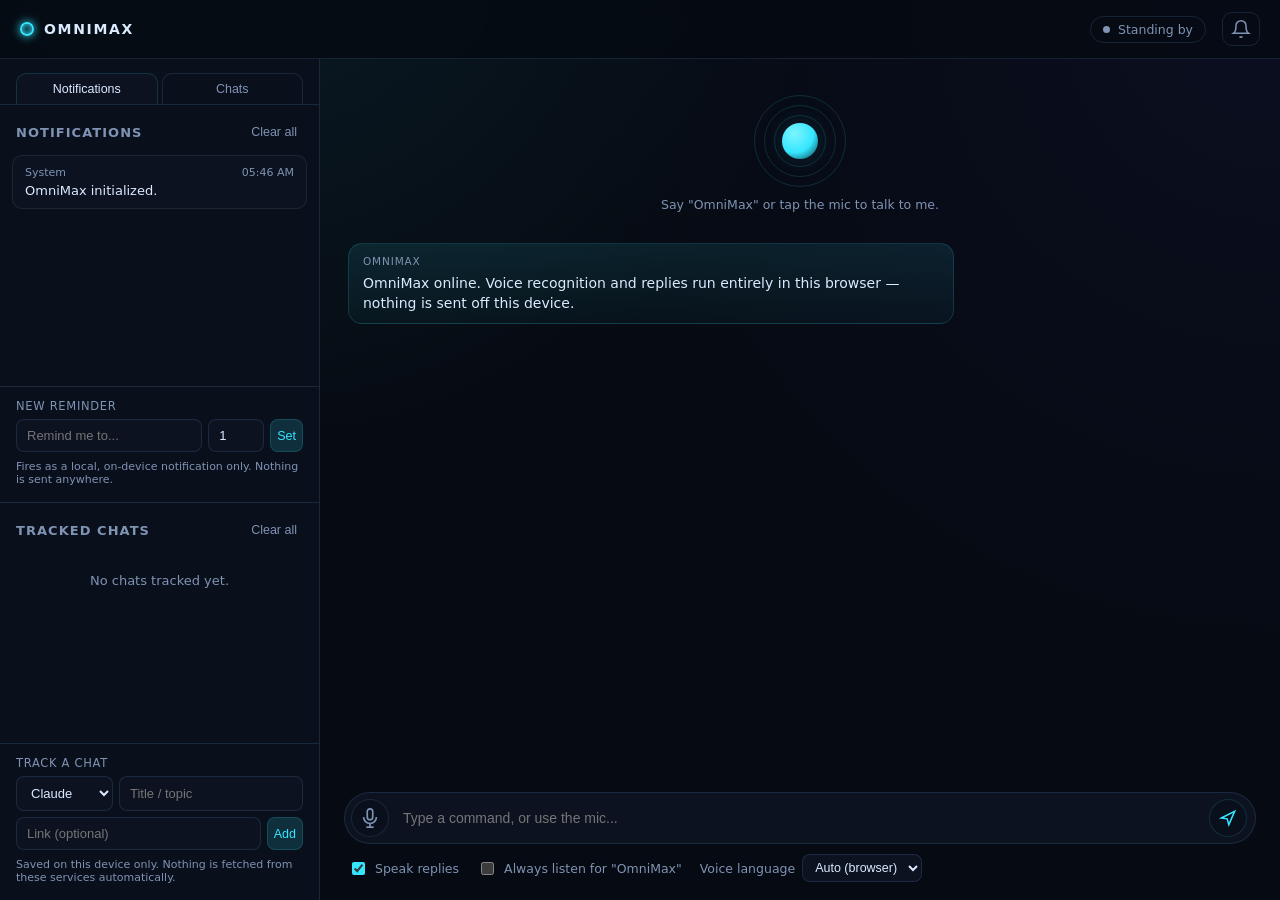
==== omnimax/index.html @ 7c262eb2 "Rename Navigator to OmniMax The name collided with window.navigator, the browser's own built-in JS o" ====
<!DOCTYPE html>
<html lang="en">
<head>
  <meta charset="UTF-8" />
  <meta name="viewport" content="width=device-width, initial-scale=1.0, viewport-fit=cover" />
  <title>OmniMax</title>
  <link rel="stylesheet" href="styles.css" />

  <!-- PWA / "Add to Home Screen" support. Only takes effect when this file
       is opened directly (e.g. in Safari) as the top-level page — a page
       embedded in another site's iframe (like a hosted preview) can't
       control the home-screen icon/name, since the browser reads these
       tags from whatever page is actually at the top of the tab. -->
  <link rel="manifest" href="manifest.json" />
  <meta name="theme-color" content="#060a12" />

  <!-- iOS: makes "Add to Home Screen" launch full-screen, no Safari
       chrome, with OmniMax's own icon and name. -->
  <link rel="apple-touch-icon" href="icons/icon-512.png" />
  <meta name="apple-mobile-web-app-capable" content="yes" />
  <meta name="apple-mobile-web-app-status-bar-style" content="black-translucent" />
  <meta name="apple-mobile-web-app-title" content="OmniMax" />
</head>
<body>
  <div class="app">

    <!-- ===== Header ===== -->
    <header class="topbar">
      <div class="brand">
        <span class="brand-ring" aria-hidden="true"></span>
        <span class="brand-name">OMNIMAX</span>
      </div>

      <div class="status" id="status-pill">
        <span class="status-dot" id="status-dot"></span>
        <span id="status-text">Standing by</span>
      </div>

      <button class="icon-btn" id="notif-toggle" aria-label="Toggle notifications" title="Notifications">
        <svg viewBox="0 0 24 24" width="20" height="20" fill="none" stroke="currentColor" stroke-width="1.8">
          <path d="M18 8a6 6 0 1 0-12 0c0 7-3 9-3 9h18s-3-2-3-9" />
          <path d="M13.7 21a1.999 1.999 0 0 1-3.4 0" />
        </svg>
        <span class="badge" id="notif-badge" hidden>0</span>
      </button>
    </header>

    <div class="body">

      <!-- ===== Notifications / Chats panel ===== -->
      <aside class="panel notif-panel" id="notif-panel">
        <div class="panel-tabs">
          <button class="tab-btn active" id="tab-btn-notifications" data-tab="notifications">Notifications</button>
          <button class="tab-btn" id="tab-btn-chats" data-tab="chats">Chats</button>
        </div>

        <div class="tab-panel" id="tab-notifications">
          <div class="panel-head">
            <h2>Notifications</h2>
            <button class="text-btn" id="notif-clear">Clear all</button>
          </div>

          <ul class="notif-list" id="notif-list">
            <!-- notifications injected here -->
          </ul>

          <form class="reminder-form" id="reminder-form">
            <label for="reminder-text">New reminder</label>
            <div class="reminder-row">
              <input type="text" id="reminder-text" placeholder="Remind me to..." autocomplete="off" />
              <input type="number" id="reminder-minutes" min="0" step="1" value="1" title="Minutes from now" />
              <button type="submit" class="text-btn accent">Set</button>
            </div>
            <p class="hint">Fires as a local, on-device notification only. Nothing is sent anywhere.</p>
          </form>
        </div>

        <div class="tab-panel" id="tab-chats" hidden>
          <div class="panel-head">
            <h2>Tracked chats</h2>
            <button class="text-btn" id="chats-clear">Clear all</button>
          </div>

          <ul class="chat-list" id="chat-list">
            <!-- tracked chats injected here -->
          </ul>

          <form class="chat-form" id="chat-form">
            <label for="chat-title">Track a chat</label>
            <div class="chat-row">
              <select id="chat-platform">
                <option>Claude</option>
                <option>ChatGPT</option>
                <option>Gemini</option>
              </select>
              <input type="text" id="chat-title" placeholder="Title / topic" autocomplete="off" />
            </div>
            <div class="chat-row">
              <input type="url" id="chat-link" placeholder="Link (optional)" autocomplete="off" />
              <button type="submit" class="text-btn accent">Add</button>
            </div>
            <p class="hint">Saved on this device only. Nothing is fetched from these services automatically.</p>
          </form>
        </div>
      </aside>

      <!-- ===== Main console ===== -->
      <main class="console">

        <div class="orb-stage">
          <div class="orb" id="orb">
            <span class="orb-ring r1"></span>
            <span class="orb-ring r2"></span>
            <span class="orb-ring r3"></span>
            <span class="orb-core"></span>
          </div>
          <p class="orb-caption" id="orb-caption">Say "OmniMax" or tap the mic to talk to me.</p>
        </div>

        <div class="thread" id="thread" aria-live="polite">
          <!-- chat messages injected here -->
        </div>

        <form class="composer" id="composer">
          <button type="button" class="mic-btn" id="mic-btn" aria-label="Toggle voice input" title="Voice input">
            <svg viewBox="0 0 24 24" width="22" height="22" fill="none" stroke="currentColor" stroke-width="1.8">
              <rect x="9" y="2" width="6" height="12" rx="3" />
              <path d="M5 11a7 7 0 0 0 14 0" />
              <path d="M12 18v4" />
              <path d="M8 22h8" />
            </svg>
          </button>

          <input
            type="text"
            id="composer-input"
            placeholder="Type a command, or use the mic..."
            autocomplete="off"
          />

          <button type="submit" class="send-btn" id="send-btn" aria-label="Send">
            <svg viewBox="0 0 24 24" width="20" height="20" fill="none" stroke="currentColor" stroke-width="1.8">
              <path d="M4 12 20 4 13 20l-2-7-7-1Z" />
            </svg>
          </button>
        </form>

        <div class="options-row">
          <label class="switch">
            <input type="checkbox" id="voice-reply-toggle" checked />
            <span>Speak replies</span>
          </label>
          <label class="switch">
            <input type="checkbox" id="wake-word-toggle" />
            <span>Always listen for "OmniMax"</span>
          </label>
          <label class="lang-picker" for="lang-select">
            <span>Voice language</span>
            <select id="lang-select">
              <option value="auto">Auto (browser)</option>
              <option value="en-US">English</option>
              <option value="bg-BG">Български</option>
            </select>
          </label>
        </div>
      </main>
    </div>
  </div>

  <script src="app.js"></script>
</body>
</html>
---- omnimax/styles.css ----
:root {
  color-scheme: dark;

  --bg: #060a12;
  --bg-raised: #0c1220;
  --panel: #0a0f1c;
  --line: rgba(120, 190, 255, 0.14);
  --text: #dceaff;
  --text-dim: #7f93b3;
  --accent: #35e6ff;
  --accent-soft: rgba(53, 230, 255, 0.15);
  --accent-strong: #7cf5ff;
  --danger: #ff5c7a;
  --ok: #37e29a;
  --radius: 14px;
  --font: "Segoe UI", Inter, system-ui, -apple-system, sans-serif;
}

* {
  box-sizing: border-box;
}

html, body {
  margin: 0;
  height: 100%;
  background: var(--bg);
  color: var(--text);
  font-family: var(--font);
}

body {
  background:
    radial-gradient(circle at 20% -10%, rgba(53, 230, 255, 0.08), transparent 40%),
    radial-gradient(circle at 100% 0%, rgba(90, 90, 255, 0.06), transparent 45%),
    var(--bg);
}

.app {
  height: 100vh;
  display: flex;
  flex-direction: column;
}

/* ===== Topbar ===== */

.topbar {
  display: flex;
  align-items: center;
  gap: 16px;
  padding: calc(12px + env(safe-area-inset-top)) calc(20px + env(safe-area-inset-right)) 12px
    calc(20px + env(safe-area-inset-left));
  border-bottom: 1px solid var(--line);
  background: rgba(6, 10, 18, 0.8);
  backdrop-filter: blur(6px);
}

.brand {
  display: flex;
  align-items: center;
  gap: 10px;
  font-weight: 700;
  letter-spacing: 0.12em;
  font-size: 14px;
}

.brand-ring {
  width: 14px;
  height: 14px;
  border-radius: 50%;
  border: 2px solid var(--accent);
  box-shadow: 0 0 10px var(--accent), inset 0 0 6px var(--accent);
}

.status {
  margin-left: auto;
  display: flex;
  align-items: center;
  gap: 8px;
  font-size: 12.5px;
  color: var(--text-dim);
  padding: 5px 12px;
  border: 1px solid var(--line);
  border-radius: 999px;
}

.status-dot {
  width: 7px;
  height: 7px;
  border-radius: 50%;
  background: var(--text-dim);
}

.status.listening .status-dot { background: var(--accent); box-shadow: 0 0 8px var(--accent); }
.status.speaking .status-dot { background: var(--ok); box-shadow: 0 0 8px var(--ok); }
.status.listening, .status.speaking { color: var(--text); }

.icon-btn {
  position: relative;
  background: transparent;
  border: 1px solid var(--line);
  color: var(--text-dim);
  border-radius: 10px;
  width: 38px;
  height: 34px;
  display: flex;
  align-items: center;
  justify-content: center;
  cursor: pointer;
}

.icon-btn:hover { color: var(--accent); border-color: var(--accent-soft); }

.badge {
  position: absolute;
  top: -6px;
  right: -6px;
  background: var(--danger);
  color: #1a0007;
  font-size: 10.5px;
  font-weight: 700;
  line-height: 1;
  padding: 2px 5px;
  border-radius: 999px;
  min-width: 16px;
  text-align: center;
}

/* ===== Body layout ===== */

.body {
  flex: 1;
  display: flex;
  overflow: hidden;
}

/* ===== Notifications panel ===== */

.notif-panel {
  width: 320px;
  flex-shrink: 0;
  border-right: 1px solid var(--line);
  background: var(--panel);
  display: flex;
  flex-direction: column;
  transform: translateX(0);
  transition: margin-left 0.2s ease;
}

.notif-panel.collapsed {
  margin-left: -320px;
}

.panel-tabs {
  display: flex;
  gap: 4px;
  padding: 14px 16px 0;
}

.tab-btn {
  flex: 1;
  background: transparent;
  border: 1px solid var(--line);
  border-bottom: none;
  color: var(--text-dim);
  font-size: 12.5px;
  padding: 8px 10px;
  border-radius: 10px 10px 0 0;
  cursor: pointer;
}

.tab-btn.active {
  color: var(--text);
  background: var(--bg-raised);
  border-color: var(--accent-soft);
}

.tab-panel {
  display: flex;
  flex-direction: column;
  flex: 1;
  min-height: 0;
  border-top: 1px solid var(--line);
}

.panel-head {
  display: flex;
  align-items: center;
  justify-content: space-between;
  padding: 16px 16px 8px;
}

.panel-head h2 {
  font-size: 13px;
  letter-spacing: 0.08em;
  text-transform: uppercase;
  color: var(--text-dim);
  margin: 0;
}

.text-btn {
  background: transparent;
  border: none;
  color: var(--text-dim);
  font-size: 12.5px;
  cursor: pointer;
  padding: 4px 6px;
}

.text-btn:hover { color: var(--text); }
.text-btn.accent { color: var(--accent); }

.notif-list {
  list-style: none;
  margin: 0;
  padding: 4px 12px;
  overflow-y: auto;
  flex: 1;
  display: flex;
  flex-direction: column;
  gap: 8px;
}

.notif-item {
  border: 1px solid var(--line);
  background: var(--bg-raised);
  border-radius: 10px;
  padding: 10px 12px;
  font-size: 13px;
}

.notif-item .n-top {
  display: flex;
  justify-content: space-between;
  gap: 8px;
  color: var(--text-dim);
  font-size: 11px;
  margin-bottom: 4px;
}

.notif-item.kind-reminder { border-color: rgba(53, 230, 255, 0.35); }
.notif-item.kind-system { border-color: rgba(255, 255, 255, 0.08); }

.notif-empty {
  color: var(--text-dim);
  font-size: 13px;
  padding: 20px 8px;
  text-align: center;
}

.chat-list {
  list-style: none;
  margin: 0;
  padding: 4px 12px;
  overflow-y: auto;
  flex: 1;
  display: flex;
  flex-direction: column;
  gap: 8px;
}

.chat-item {
  border: 1px solid var(--line);
  background: var(--bg-raised);
  border-radius: 10px;
  padding: 10px 12px;
  font-size: 13px;
}

.chat-item .c-top {
  display: flex;
  align-items: center;
  justify-content: space-between;
  gap: 8px;
  margin-bottom: 4px;
}

.chat-item .c-title {
  display: block;
  margin-top: 2px;
}

.chat-item a.c-link {
  color: var(--accent);
  font-size: 11.5px;
  text-decoration: none;
}

.chat-item a.c-link:hover { text-decoration: underline; }

.platform-badge {
  font-size: 10.5px;
  letter-spacing: 0.03em;
  padding: 2px 8px;
  border-radius: 999px;
  border: 1px solid var(--line);
  color: var(--text-dim);
  white-space: nowrap;
}

.platform-badge.p-claude { border-color: rgba(255, 165, 105, 0.5); color: #ffb37a; }
.platform-badge.p-grok { border-color: rgba(255, 255, 255, 0.3); color: var(--text); }
.platform-badge.p-chatgpt { border-color: rgba(116, 170, 156, 0.5); color: #74d6b9; }
.platform-badge.p-gemini { border-color: rgba(150, 150, 255, 0.5); color: #a6b1ff; }
.platform-badge.p-copilot { border-color: rgba(53, 230, 255, 0.5); color: var(--accent); }
.platform-badge.p-microsoft-copilot { border-color: rgba(97, 199, 255, 0.5); color: #61c7ff; }
.platform-badge.p-github-copilot { border-color: rgba(180, 180, 180, 0.5); color: #cfd6e0; }

.chat-form {
  border-top: 1px solid var(--line);
  padding: 12px 16px 16px;
}

.chat-form label {
  display: block;
  font-size: 11.5px;
  text-transform: uppercase;
  letter-spacing: 0.06em;
  color: var(--text-dim);
  margin-bottom: 6px;
}

.chat-row {
  display: flex;
  gap: 6px;
  margin-bottom: 6px;
}

.chat-row input, .chat-row select {
  background: var(--bg-raised);
  border: 1px solid var(--line);
  border-radius: 8px;
  color: var(--text);
  padding: 8px 10px;
  font-size: 13px;
}

.chat-row input { flex: 1; min-width: 0; }
.chat-row select { flex-shrink: 0; max-width: 40%; }
.chat-row input:focus, .chat-row select:focus { outline: 1px solid var(--accent); }

.chat-row button {
  border-radius: 8px;
  border: 1px solid var(--accent-soft);
  background: var(--accent-soft);
  flex-shrink: 0;
}

.reminder-form {
  border-top: 1px solid var(--line);
  padding: 12px 16px 16px;
}

.reminder-form label {
  display: block;
  font-size: 11.5px;
  text-transform: uppercase;
  letter-spacing: 0.06em;
  color: var(--text-dim);
  margin-bottom: 6px;
}

.reminder-row {
  display: flex;
  gap: 6px;
}

.reminder-row input[type="text"] {
  flex: 1;
  min-width: 0;
}

.reminder-row input[type="number"] {
  width: 56px;
}

.reminder-form input {
  background: var(--bg-raised);
  border: 1px solid var(--line);
  border-radius: 8px;
  color: var(--text);
  padding: 8px 10px;
  font-size: 13px;
}

.reminder-form input:focus { outline: 1px solid var(--accent); }

.reminder-row button {
  border-radius: 8px;
  border: 1px solid var(--accent-soft);
  background: var(--accent-soft);
}

.hint {
  font-size: 11px;
  color: var(--text-dim);
  margin: 8px 0 0;
}

/* ===== Console (main) ===== */

.console {
  flex: 1;
  display: flex;
  flex-direction: column;
  padding: 18px calc(24px + env(safe-area-inset-right)) calc(18px + env(safe-area-inset-bottom))
    calc(24px + env(safe-area-inset-left));
  min-width: 0;
}

.orb-stage {
  display: flex;
  flex-direction: column;
  align-items: center;
  padding: 18px 0 10px;
}

.orb {
  position: relative;
  width: 92px;
  height: 92px;
}

.orb-core {
  position: absolute;
  inset: 28px;
  border-radius: 50%;
  background: radial-gradient(circle at 35% 30%, var(--accent-strong), var(--accent) 55%, #063542 100%);
  box-shadow: 0 0 24px var(--accent-soft);
}

.orb-ring {
  position: absolute;
  inset: 0;
  border-radius: 50%;
  border: 1px solid var(--accent-soft);
}

.orb-ring.r2 { inset: 10px; }
.orb-ring.r3 { inset: 20px; }

.orb.listening .orb-ring,
.orb.speaking .orb-ring {
  animation: pulse 1.6s ease-out infinite;
  border-color: var(--accent);
}

.orb.listening .r2 { animation-delay: 0.2s; }
.orb.listening .r3 { animation-delay: 0.4s; }
.orb.speaking .orb-core { animation: glow 0.9s ease-in-out infinite; }

@keyframes pulse {
  0% { transform: scale(0.9); opacity: 0.9; }
  100% { transform: scale(1.5); opacity: 0; }
}

@keyframes glow {
  0%, 100% { filter: brightness(1); }
  50% { filter: brightness(1.5); }
}

.orb-caption {
  margin-top: 10px;
  font-size: 12.5px;
  color: var(--text-dim);
}

.thread {
  flex: 1;
  overflow-y: auto;
  display: flex;
  flex-direction: column;
  gap: 10px;
  padding: 8px 4px 16px;
}

.msg {
  max-width: 68ch;
  padding: 10px 14px;
  border-radius: var(--radius);
  font-size: 14px;
  line-height: 1.45;
}

.msg.user {
  align-self: flex-end;
  background: var(--bg-raised);
  border: 1px solid var(--line);
}

.msg.omnimax {
  align-self: flex-start;
  background: linear-gradient(180deg, rgba(53, 230, 255, 0.1), rgba(53, 230, 255, 0.04));
  border: 1px solid var(--accent-soft);
}

.msg .who {
  display: block;
  font-size: 10.5px;
  letter-spacing: 0.08em;
  text-transform: uppercase;
  color: var(--text-dim);
  margin-bottom: 4px;
}

/* ===== Composer ===== */

.composer {
  display: flex;
  align-items: center;
  gap: 8px;
  border: 1px solid var(--line);
  background: var(--bg-raised);
  border-radius: 999px;
  padding: 6px 8px 6px 6px;
}

.composer input {
  flex: 1;
  background: transparent;
  border: none;
  color: var(--text);
  font-size: 14px;
  padding: 8px 6px;
}

.composer input:focus { outline: none; }

.mic-btn, .send-btn {
  flex-shrink: 0;
  width: 38px;
  height: 38px;
  border-radius: 50%;
  border: 1px solid var(--line);
  background: var(--panel);
  color: var(--text-dim);
  display: flex;
  align-items: center;
  justify-content: center;
  cursor: pointer;
}

.send-btn { color: var(--accent); border-color: var(--accent-soft); }
.send-btn:hover { background: var(--accent-soft); }

.mic-btn:hover { color: var(--accent); border-color: var(--accent-soft); }
.mic-btn.active {
  background: var(--accent);
  border-color: var(--accent);
  color: #04222b;
  box-shadow: 0 0 16px var(--accent-soft);
}

.options-row {
  display: flex;
  gap: 18px;
  padding: 10px 4px 0;
  flex-wrap: wrap;
}

.switch {
  display: flex;
  align-items: center;
  gap: 7px;
  font-size: 12.5px;
  color: var(--text-dim);
  cursor: pointer;
}

.switch input { accent-color: var(--accent); }

.lang-picker {
  display: flex;
  align-items: center;
  gap: 7px;
  font-size: 12.5px;
  color: var(--text-dim);
}

.lang-picker select {
  background: var(--bg-raised);
  border: 1px solid var(--line);
  border-radius: 8px;
  color: var(--text);
  padding: 5px 8px;
  font-size: 12.5px;
}

.lang-picker select:focus { outline: 1px solid var(--accent); }

/* ===== Scrollbars ===== */

.notif-list::-webkit-scrollbar,
.chat-list::-webkit-scrollbar,
.thread::-webkit-scrollbar {
  width: 8px;
}

.notif-list::-webkit-scrollbar-thumb,
.chat-list::-webkit-scrollbar-thumb,
.thread::-webkit-scrollbar-thumb {
  background: var(--line);
  border-radius: 999px;
}

/* ===== Responsive ===== */

@media (max-width: 760px) {
  .notif-panel {
    position: fixed;
    top: 57px;
    bottom: 0;
    left: 0;
    z-index: 20;
    width: min(320px, 84vw);
    box-shadow: 20px 0 40px rgba(0, 0, 0, 0.5);
  }

  .notif-panel.collapsed {
    margin-left: min(-320px, -84vw);
  }

  .console {
    padding: 14px calc(14px + env(safe-area-inset-right)) calc(14px + env(safe-area-inset-bottom))
      calc(14px + env(safe-area-inset-left));
  }

  .msg {
    max-width: 88vw;
  }
}
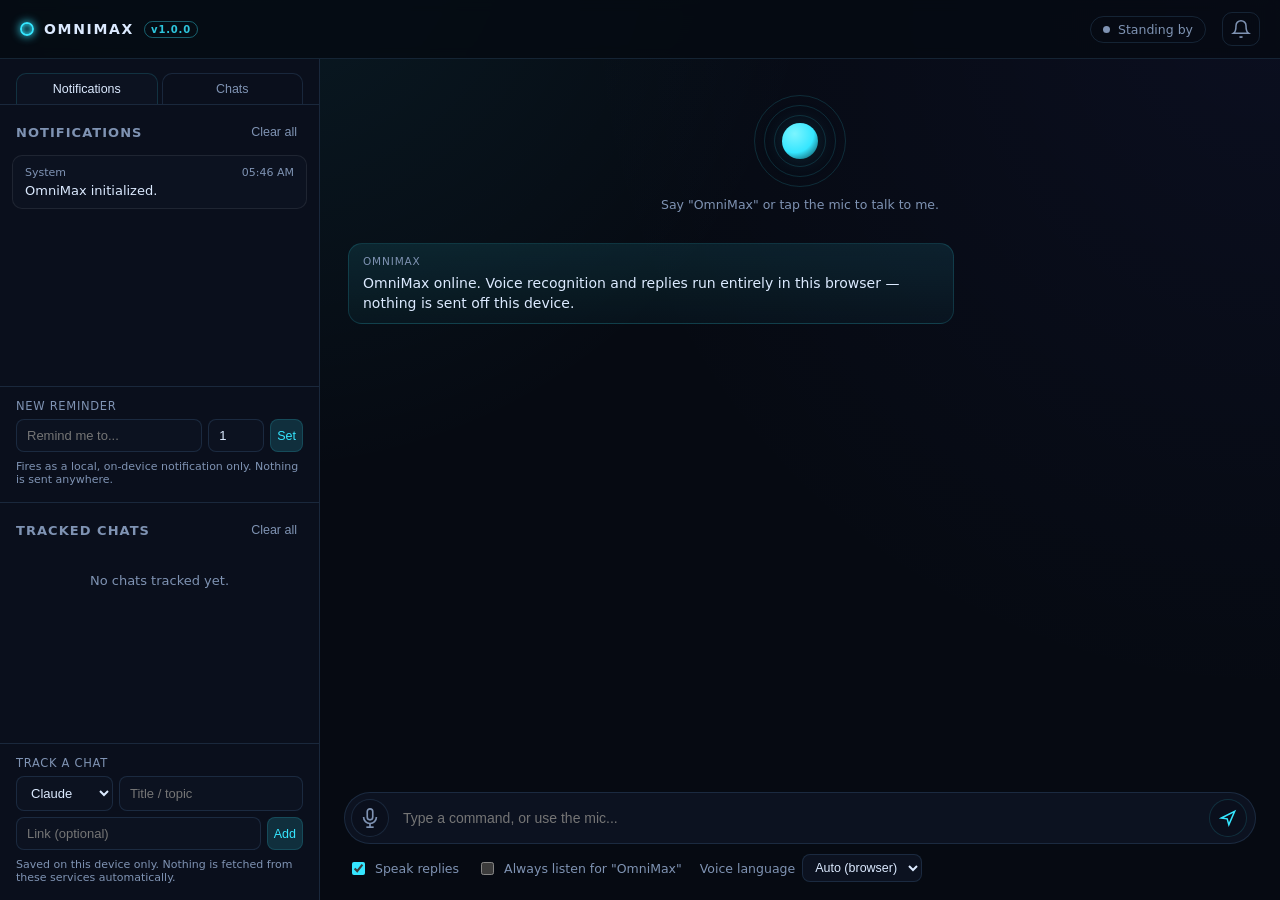
==== commit dd1ee5b3: "OmniMax: declare version 1.0.0 The app carried no version anywhere — manifest.json had no "version" " ====
--- a/omnimax/index.html
+++ b/omnimax/index.html
@@ -29,6 +29,7 @@
       <div class="brand">
         <span class="brand-ring" aria-hidden="true"></span>
         <span class="brand-name">OMNIMAX</span>
+        <span class="brand-version" id="brand-version"></span>
       </div>
 
       <div class="status" id="status-pill">
--- a/omnimax/styles.css
+++ b/omnimax/styles.css
@@ -71,6 +71,17 @@
   box-shadow: 0 0 10px var(--accent), inset 0 0 6px var(--accent);
 }
 
+.brand-version {
+  font-size: 10px;
+  font-weight: 600;
+  letter-spacing: 0.08em;
+  padding: 2px 6px;
+  border-radius: 999px;
+  color: var(--accent);
+  border: 1px solid color-mix(in srgb, var(--accent) 45%, transparent);
+  opacity: 0.85;
+}
+
 .status {
   margin-left: auto;
   display: flex;
